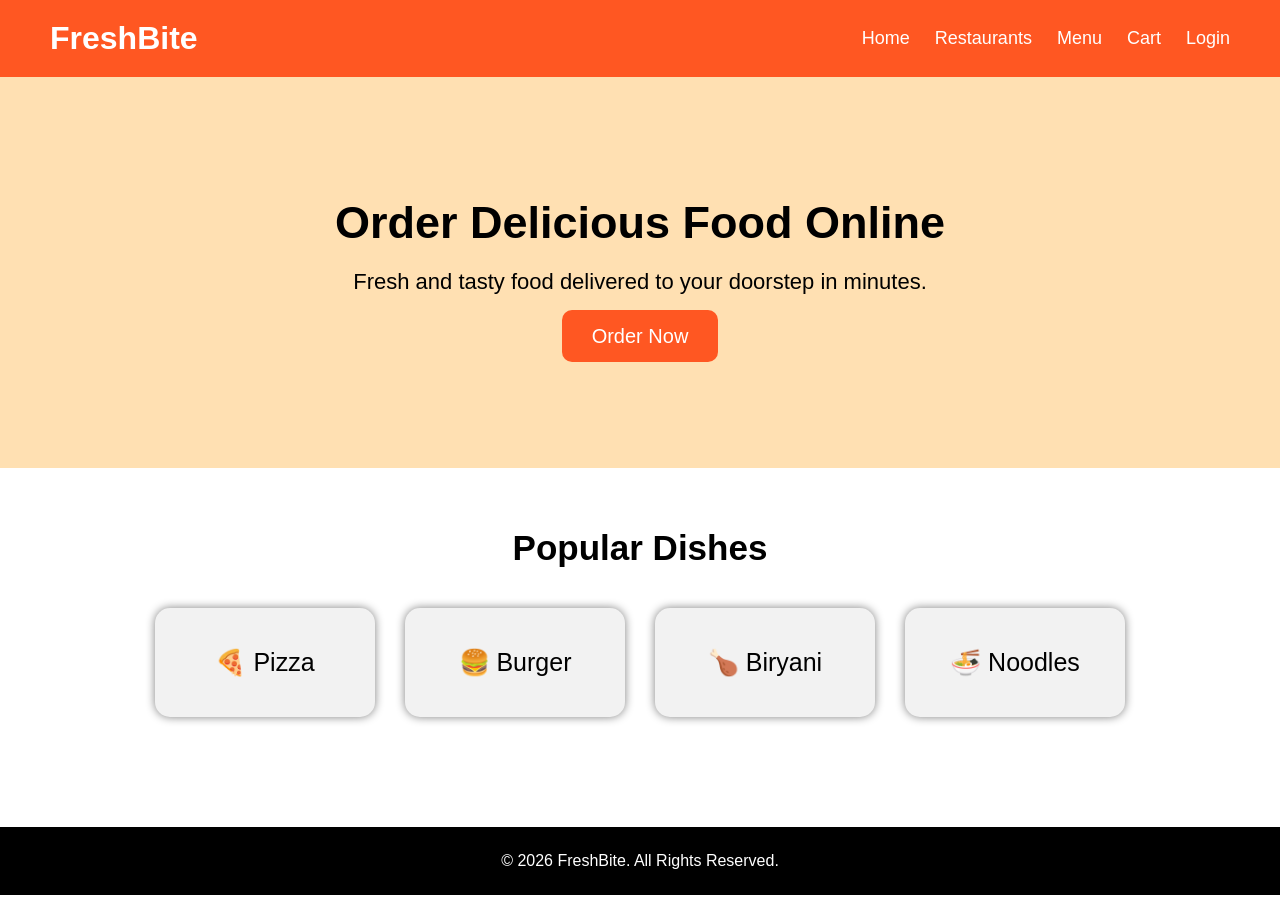
==== index.html @ ca4ad980 "Day 1 homepage completed" ====
<!DOCTYPE html>
<html lang="en">
<head>
    <meta charset="UTF-8">
    <meta name="viewport" content="width=device-width, initial-scale=1.0">
    <title>FreshBite - Online Food Ordering</title>
    <link rel="stylesheet" href="style.css">
</head>
<body>

    <!-- Navbar -->
    <header>
        <nav>
            <h1>FreshBite</h1>

            <ul>
                <li><a href="index.html">Home</a></li>
                <li><a href="restaurants.html">Restaurants</a></li>
                <li><a href="menu.html">Menu</a></li>
                <li><a href="cart.html">Cart</a></li>
                <li><a href="login.html">Login</a></li>
            </ul>
        </nav>
    </header>

    <!-- Hero Section -->
    <section class="hero">
        <h2>Order Delicious Food Online</h2>

        <p>
            Fresh and tasty food delivered to your doorstep in minutes.
        </p>

        <a href="menu.html" class="btn">
            Order Now
        </a>
    </section>

    <!-- Popular Dishes -->
    <section class="foods">

        <h2>Popular Dishes</h2>

        <div class="food-container">

            <div class="food-box">
                🍕 Pizza
            </div>

            <div class="food-box">
                🍔 Burger
            </div>

            <div class="food-box">
                🍗 Biryani
            </div>

            <div class="food-box">
                🍜 Noodles
            </div>

        </div>

    </section>

    <!-- Footer -->
    <footer>
        <p>
            © 2026 FreshBite. All Rights Reserved.
        </p>
    </footer>

</body>
</html>
---- style.css ----
*{
    margin:0;
    padding:0;
    box-sizing:border-box;
    font-family:Arial, sans-serif;
}

nav{
    background:#ff5722;
    color:white;
    display:flex;
    justify-content:space-between;
    align-items:center;
    padding:20px 50px;
}

nav h1{
    font-size:32px;
}

nav ul{
    display:flex;
    list-style:none;
}

nav ul li{
    margin-left:25px;
}

nav ul li a{
    color:white;
    text-decoration:none;
    font-size:18px;
}

.hero{
    text-align:center;
    padding:120px 20px;
    background:#ffe0b2;
}

.hero h2{
    font-size:45px;
    margin-bottom:20px;
}

.hero p{
    font-size:22px;
    margin-bottom:30px;
}

.btn{
    background:#ff5722;
    color:white;
    text-decoration:none;
    padding:15px 30px;
    border-radius:10px;
    font-size:20px;
}

.foods{
    padding:60px;
    text-align:center;
}

.foods h2{
    margin-bottom:40px;
    font-size:35px;
}

.food-container{
    display:flex;
    justify-content:center;
    flex-wrap:wrap;
    gap:30px;
}

.food-box{
    background:#f2f2f2;
    padding:40px;
    width:220px;
    border-radius:15px;
    font-size:25px;
    box-shadow:0px 0px 10px gray;
}

footer{
    background:black;
    color:white;
    text-align:center;
    padding:25px;
    margin-top:50px;
}
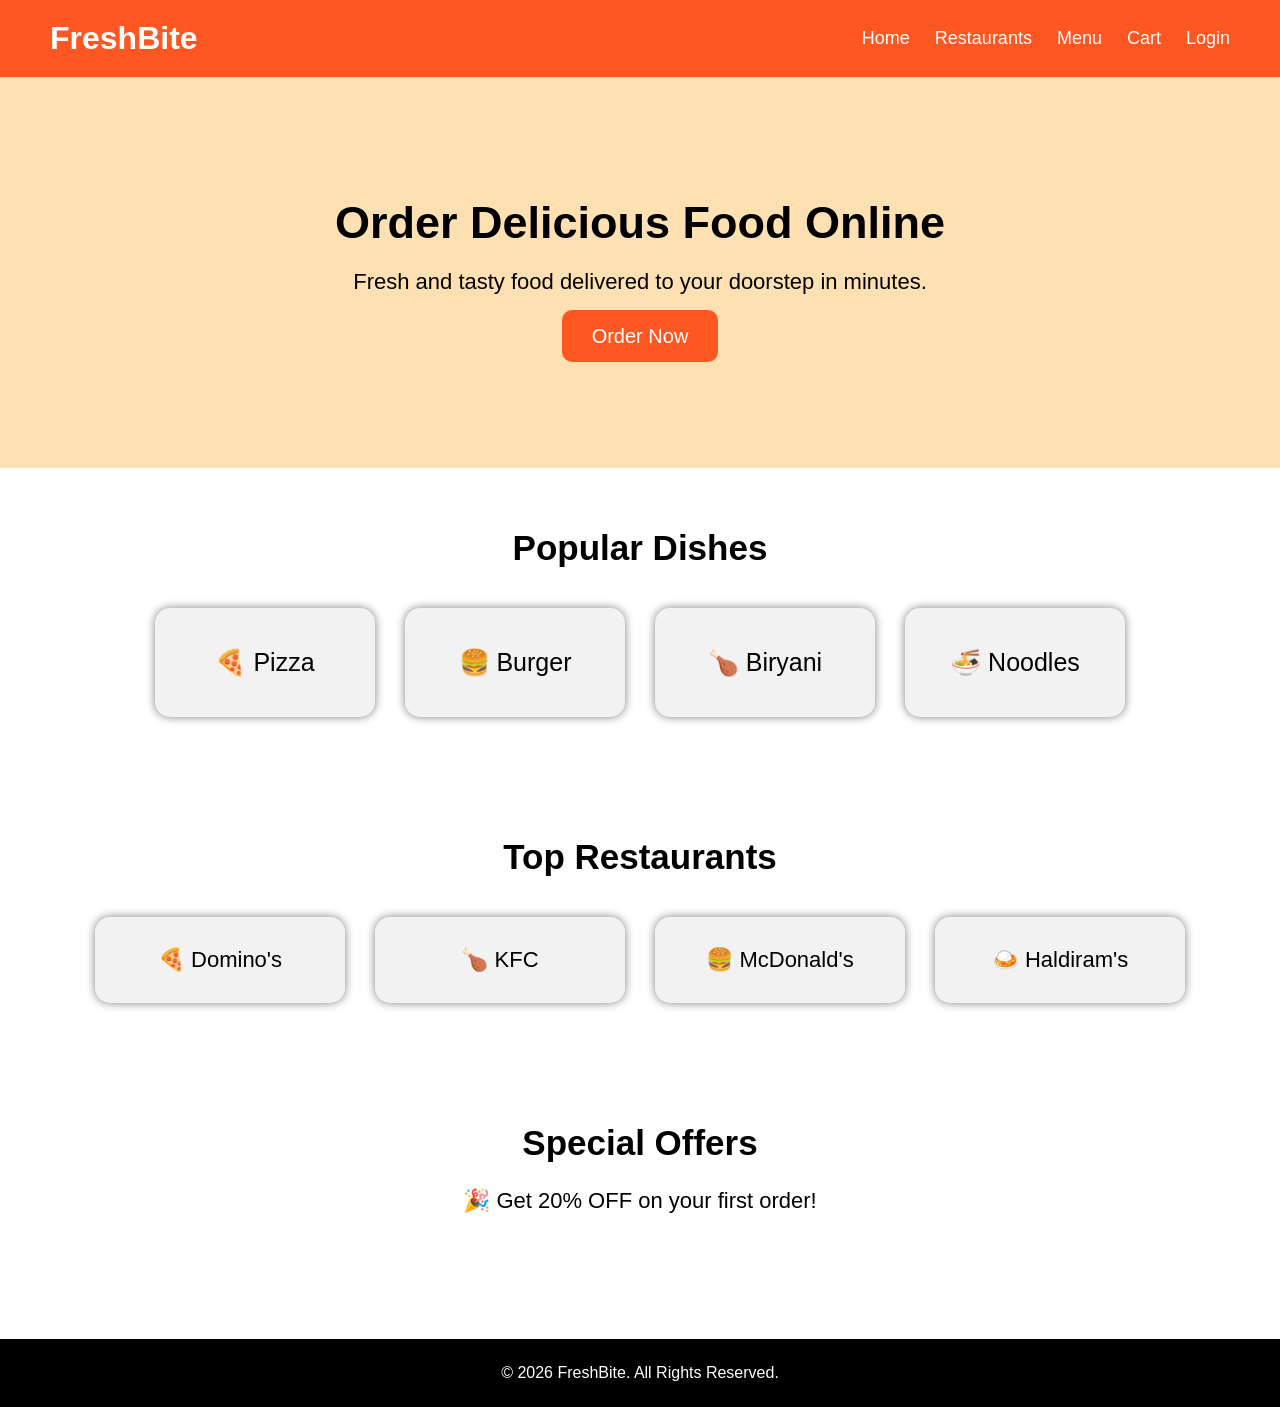
==== commit d9e2b1d3: "Completed Day 2 HTML structure" ====
--- a/index.html
+++ b/index.html
@@ -63,6 +63,42 @@
 
     </section>
 
+     <!-- Restaurants Section -->
+<section class="restaurants">
+
+    <h2>Top Restaurants</h2>
+
+    <div class="restaurant-container">
+
+        <div class="restaurant-card">
+            🍕 Domino's
+        </div>
+
+        <div class="restaurant-card">
+            🍗 KFC
+        </div>
+
+        <div class="restaurant-card">
+            🍔 McDonald's
+        </div>
+
+        <div class="restaurant-card">
+            🍛 Haldiram's
+        </div>
+
+    </div>
+
+</section>
+
+<!-- Offers Section -->
+<section class="offers">
+
+    <h2>Special Offers</h2>
+
+    <p>🎉 Get 20% OFF on your first order!</p>
+
+</section>
+
     <!-- Footer -->
     <footer>
         <p>
--- a/style.css
+++ b/style.css
@@ -4,6 +4,8 @@
     box-sizing:border-box;
     font-family:Arial, sans-serif;
 }
+
+/* Navbar */
 
 nav{
     background:#ff5722;
@@ -33,6 +35,8 @@
     font-size:18px;
 }
 
+/* Hero Section */
+
 .hero{
     text-align:center;
     padding:120px 20px;
@@ -49,14 +53,19 @@
     margin-bottom:30px;
 }
 
-.btn{
+.btn,
+.hero button{
     background:#ff5722;
     color:white;
     text-decoration:none;
     padding:15px 30px;
+    border:none;
     border-radius:10px;
     font-size:20px;
+    cursor:pointer;
 }
+
+/* Popular Foods */
 
 .foods{
     padding:60px;
@@ -84,6 +93,54 @@
     box-shadow:0px 0px 10px gray;
 }
 
+/* Restaurants */
+
+.restaurants{
+    padding:60px;
+    text-align:center;
+}
+
+.restaurants h2{
+    margin-bottom:40px;
+    font-size:35px;
+}
+
+.restaurant-container{
+    display:flex;
+    justify-content:center;
+    flex-wrap:wrap;
+    gap:30px;
+}
+
+.restaurant-card{
+    width:250px;
+    background:#f2f2f2;
+    padding:30px;
+    border-radius:15px;
+    font-size:22px;
+    text-align:center;
+    box-shadow:0px 0px 10px gray;
+}
+
+/* Offers */
+
+.offers{
+    text-align:center;
+    padding:60px;
+}
+
+.offers h2{
+    margin-bottom:25px;
+    font-size:35px;
+}
+
+.offers p{
+    margin:15px 0;
+    font-size:22px;
+}
+
+/* Footer */
+
 footer{
     background:black;
     color:white;
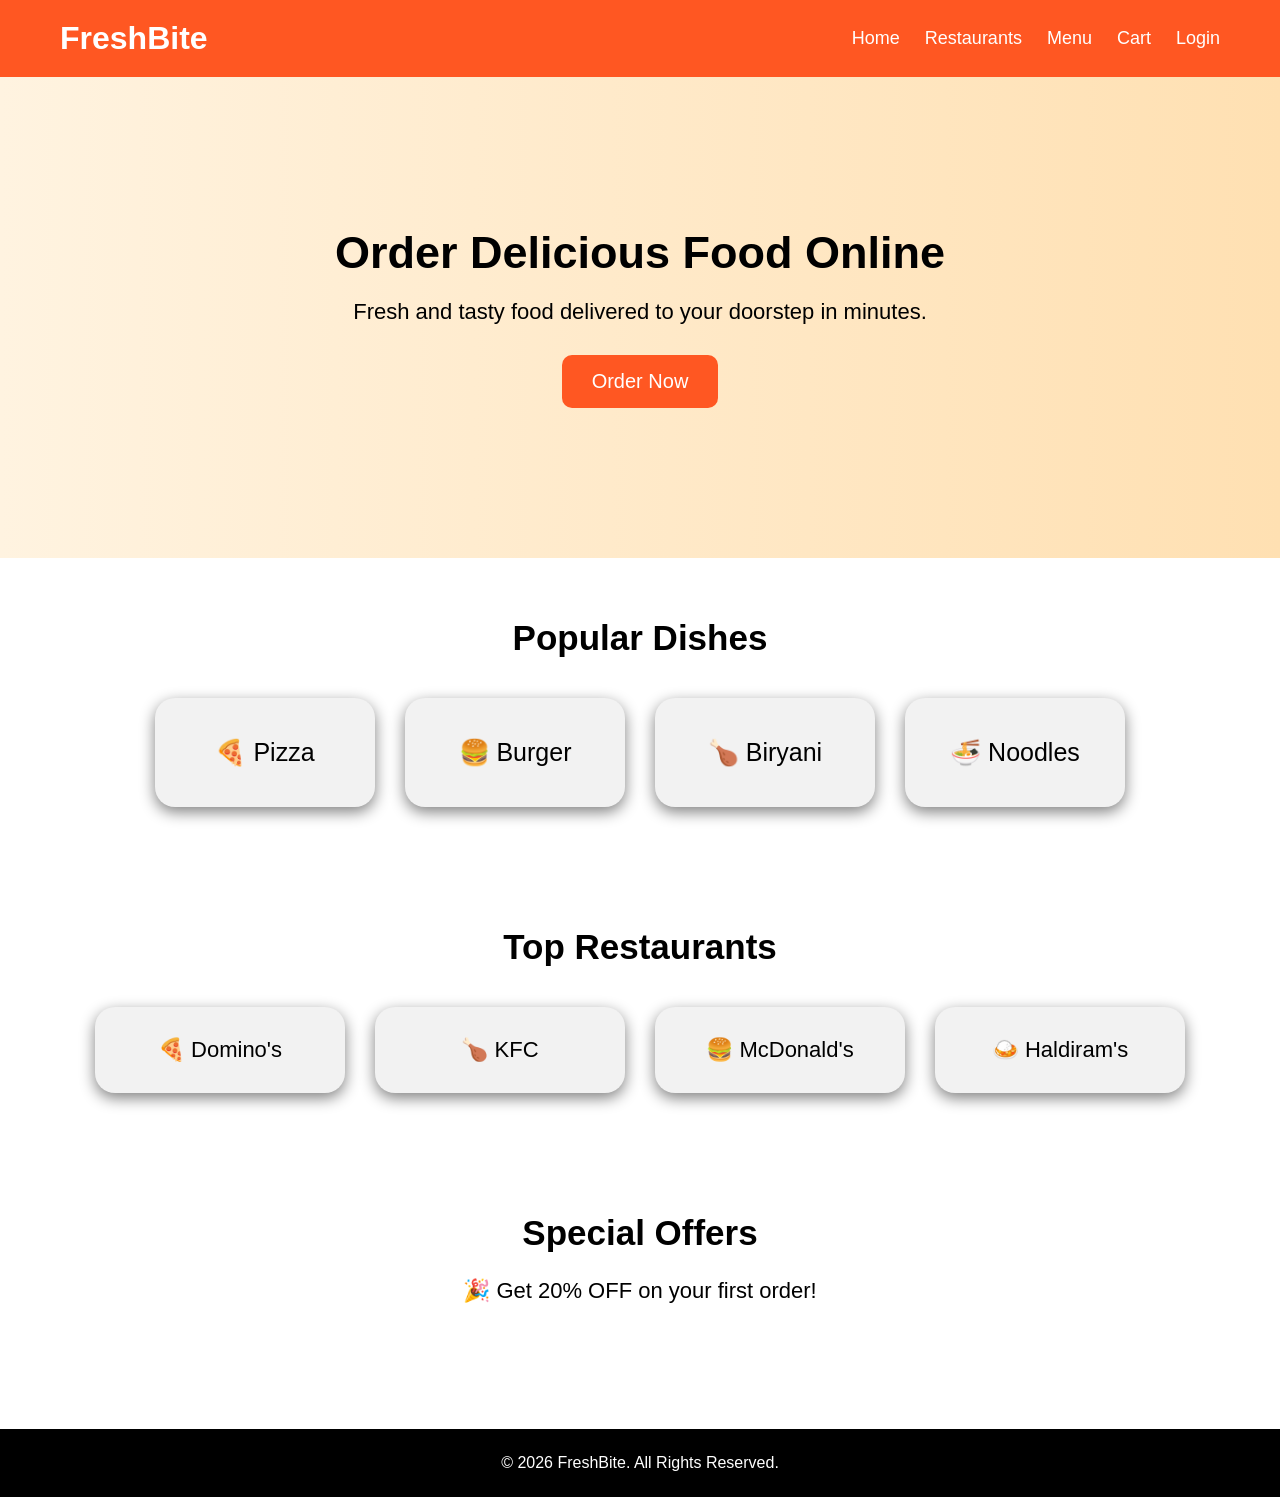
==== commit dc29575d: "Day 4 - Added responsive hamburger menu" ====
--- a/index.html
+++ b/index.html
@@ -13,6 +13,10 @@
         <nav>
             <h1>FreshBite</h1>
 
+            <div class="menu-toggle" onclick="toggleMenu()">
+             ☰
+            </div>
+            
             <ul>
                 <li><a href="index.html">Home</a></li>
                 <li><a href="restaurants.html">Restaurants</a></li>
@@ -105,6 +109,8 @@
             © 2026 FreshBite. All Rights Reserved.
         </p>
     </footer>
+ 
+<script src="script.js"></script>
 
 </body>
 </html>
--- a/style.css
+++ b/style.css
@@ -13,7 +13,8 @@
     display:flex;
     justify-content:space-between;
     align-items:center;
-    padding:20px 50px;
+    padding:20px 60px;
+    box-shadow:0px 2px 10px gray;
 }
 
 nav h1{
@@ -33,14 +34,23 @@
     color:white;
     text-decoration:none;
     font-size:18px;
+    transition:0.3s;
+}
+
+nav ul li a:hover{
+    color:#ffe0b2;
 }
 
 /* Hero Section */
 
 .hero{
     text-align:center;
-    padding:120px 20px;
-    background:#ffe0b2;
+    padding:150px 20px;
+    background:linear-gradient(
+        to right,
+        #fff3e0,
+        #ffe0b2
+    );
 }
 
 .hero h2{
@@ -53,16 +63,21 @@
     margin-bottom:30px;
 }
 
-.btn,
-.hero button{
+/* Button */
+
+.btn{
     background:#ff5722;
     color:white;
     text-decoration:none;
     padding:15px 30px;
-    border:none;
     border-radius:10px;
     font-size:20px;
-    cursor:pointer;
+    display:inline-block;
+    transition:0.3s;
+}
+
+.btn:hover{
+    background:#e64a19;
 }
 
 /* Popular Foods */
@@ -88,9 +103,10 @@
     background:#f2f2f2;
     padding:40px;
     width:220px;
-    border-radius:15px;
+    border-radius:20px;
     font-size:25px;
-    box-shadow:0px 0px 10px gray;
+    box-shadow:0px 5px 15px gray;
+    transition:0.3s;
 }
 
 /* Restaurants */
@@ -116,10 +132,11 @@
     width:250px;
     background:#f2f2f2;
     padding:30px;
-    border-radius:15px;
+    border-radius:20px;
     font-size:22px;
     text-align:center;
-    box-shadow:0px 0px 10px gray;
+    box-shadow:0px 5px 15px gray;
+    transition:0.3s;
 }
 
 /* Offers */
@@ -147,4 +164,95 @@
     text-align:center;
     padding:25px;
     margin-top:50px;
+}
+
+/* Hover Effects */
+
+.food-box:hover,
+.restaurant-card:hover{
+    transform:scale(1.05);
+    cursor:pointer;
+}
+
+.food-box button{
+    margin-top:15px;
+    padding:10px 20px;
+    background:#ff5722;
+    color:white;
+    border:none;
+    border-radius:10px;
+    cursor:pointer;
+    font-size:16px;
+}
+
+.food-box button:hover{
+    background:#e64a19;
+}
+
+/* Responsive Design */
+
+.menu-toggle{
+    display: none;
+    font-size: 30px;
+    cursor: pointer;
+    color: white;
+}
+
+@media (max-width:768px){
+
+    nav{
+        flex-direction:column;
+        padding:20px;
+    }
+
+    nav h1{
+        margin-bottom:15px;
+    }
+
+    .menu-toggle{
+        display: block;
+    }
+
+    nav ul{
+        display: none;
+        flex-direction: column;
+        align-items: center;
+    }
+
+    nav ul.active{
+        display: flex;
+    }
+
+    nav ul li{
+        margin:10px 0;
+    }
+
+    .hero{
+        padding:80px 20px;
+    }
+
+    .hero h2{
+        font-size:32px;
+    }
+
+    .hero p{
+        font-size:18px;
+    }
+
+    .food-container,
+    .restaurant-container{
+        flex-direction:column;
+        align-items:center;
+    }
+
+    .food-box,
+    .restaurant-card{
+        width:90%;
+    }
+
+    .foods,
+    .restaurants,
+    .offers{
+        padding:30px 20px;
+    }
 }
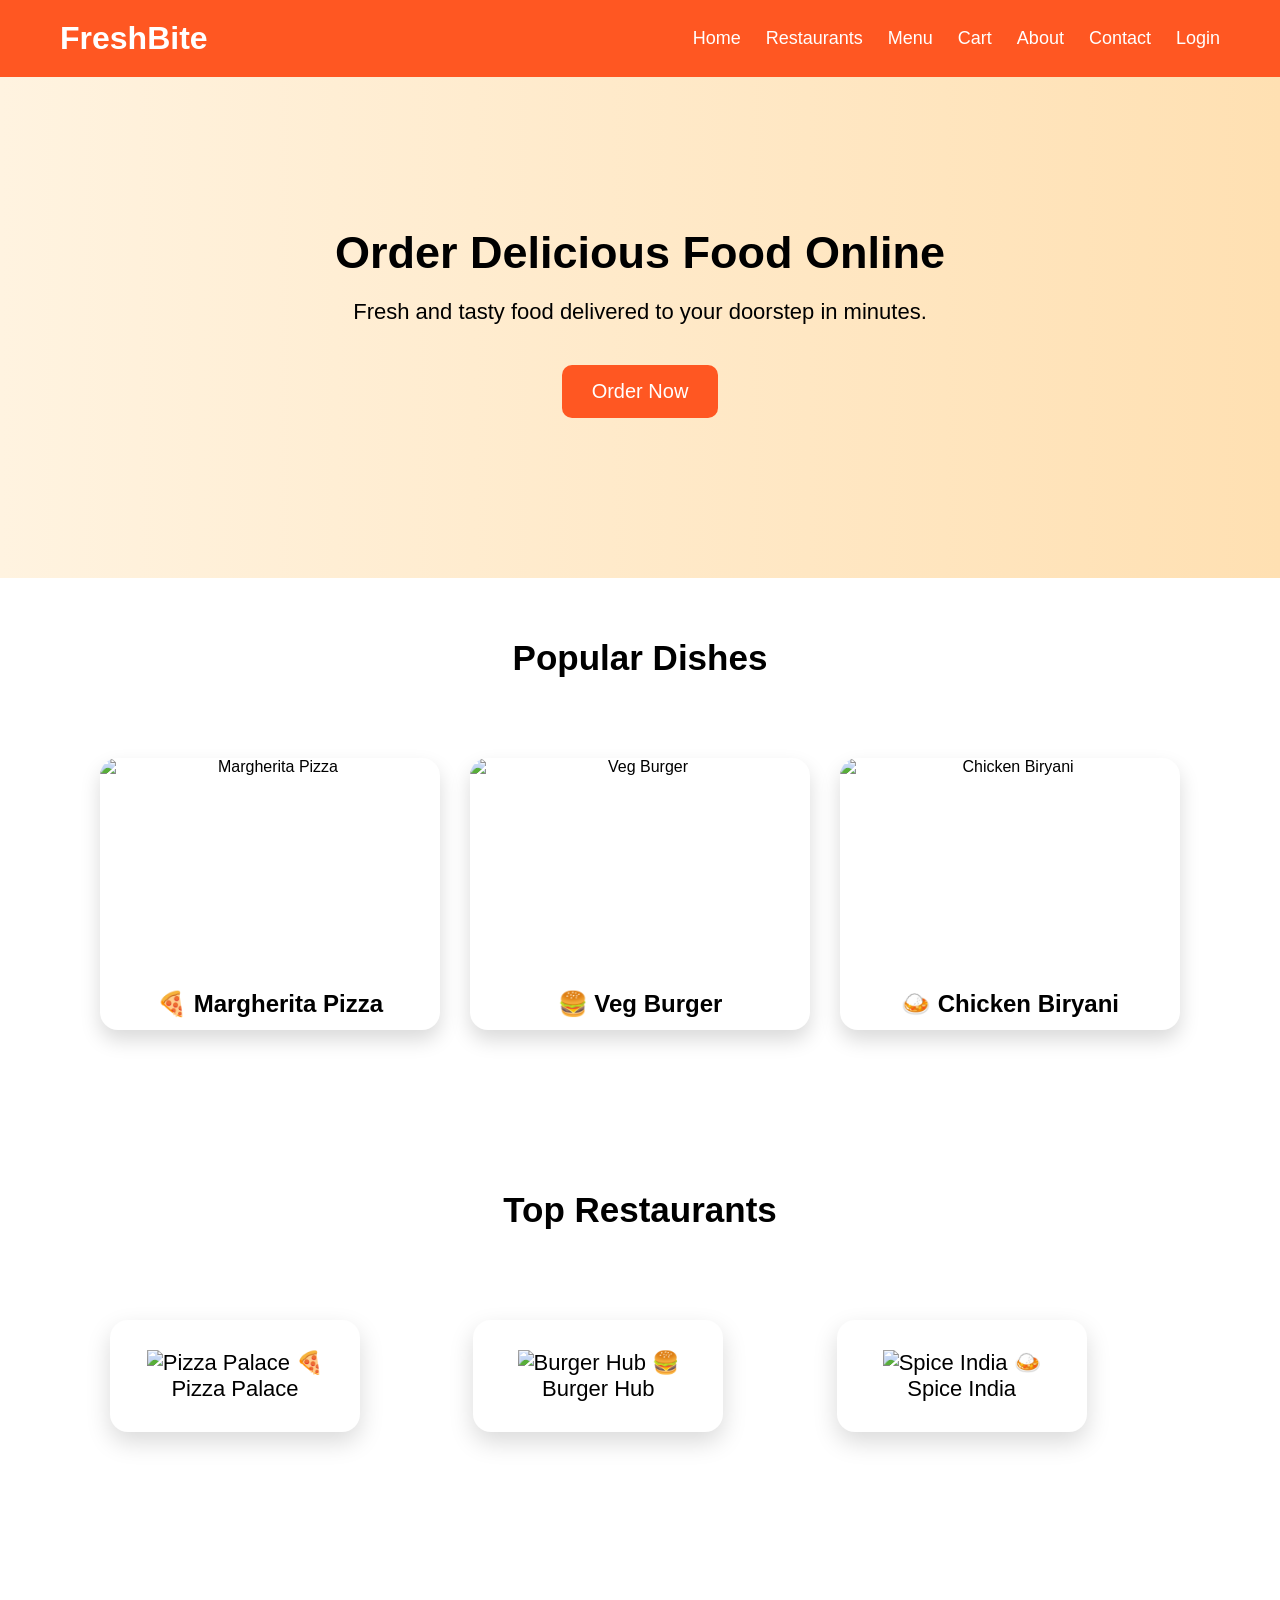
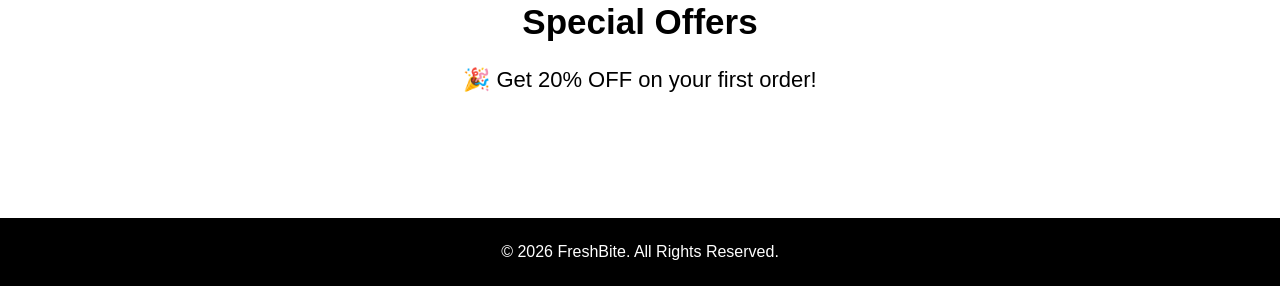
==== commit ade0e86b: "Applied final UI refinements and project enhancements" ====
--- a/index.html
+++ b/index.html
@@ -17,13 +17,16 @@
              ☰
             </div>
             
-            <ul>
-                <li><a href="index.html">Home</a></li>
-                <li><a href="restaurants.html">Restaurants</a></li>
-                <li><a href="menu.html">Menu</a></li>
-                <li><a href="cart.html">Cart</a></li>
-                <li><a href="login.html">Login</a></li>
-            </ul>
+        <ul>
+    <li><a href="index.html">Home</a></li>
+    <li><a href="restaurants.html">Restaurants</a></li>
+    <li><a href="menu.html">Menu</a></li>
+    <li><a href="cart.html">Cart</a></li>
+    <li><a href="about.html">About</a></li>
+    <li><a href="contact.html">Contact</a></li>
+    <li><a href="login.html">Login</a></li>
+        </ul>
+
         </nav>
     </header>
 
@@ -41,33 +44,36 @@
     </section>
 
     <!-- Popular Dishes -->
-    <section class="foods">
+<section class="foods">
 
-        <h2>Popular Dishes</h2>
+    <h2>Popular Dishes</h2>
 
-        <div class="food-container">
+    <div class="food-container">
 
-            <div class="food-box">
-                🍕 Pizza
-            </div>
-
-            <div class="food-box">
-                🍔 Burger
-            </div>
-
-            <div class="food-box">
-                🍗 Biryani
-            </div>
-
-            <div class="food-box">
-                🍜 Noodles
-            </div>
-
+        <div class="food-box">
+            <img src="https://images.unsplash.com/photo-1513104890138-7c749659a591?w=600"
+                    alt="Margherita Pizza">
+            <h3>🍕 Margherita Pizza</h3>
         </div>
 
-    </section>
+        <div class="food-box">
+            <img src="https://images.unsplash.com/photo-1568901346375-23c9450c58cd?w=600"
+                    alt="Veg Burger">
+            <h3>🍔 Veg Burger</h3>
+        </div>
 
-     <!-- Restaurants Section -->
+        <div class="food-box">
+           <img src="https://images.unsplash.com/photo-1631515243349-e0cb75fb8d3a?w=600&auto=format&fit=crop&q=80"
+     alt="Chicken Biryani">
+            <h3>🍛 Chicken Biryani</h3>
+        </div>
+
+    </div>
+
+</section>
+
+
+<!-- Top Restaurants -->
 <section class="restaurants">
 
     <h2>Top Restaurants</h2>
@@ -75,19 +81,18 @@
     <div class="restaurant-container">
 
         <div class="restaurant-card">
-            🍕 Domino's
+        <img src="https://images.unsplash.com/photo-1517248135467-4c7edcad34c4?w=800" alt="Pizza Palace">
+        🍕 Pizza Palace
         </div>
 
         <div class="restaurant-card">
-            🍗 KFC
+        <img src="https://images.unsplash.com/photo-1552566626-52f8b828add9?w=800" alt="Burger Hub">
+         🍔 Burger Hub
         </div>
 
         <div class="restaurant-card">
-            🍔 McDonald's
-        </div>
-
-        <div class="restaurant-card">
-            🍛 Haldiram's
+        <img src="https://images.unsplash.com/photo-1540189549336-e6e99c3679fe?w=800" alt="Spice India">
+        🍛 Spice India
         </div>
 
     </div>
--- a/style.css
+++ b/style.css
@@ -93,20 +93,20 @@
 }
 
 .food-container{
+    display:grid;
+    grid-template-columns:repeat(auto-fit,minmax(300px,1fr));
+    gap:30px;
+    padding:40px;
+}
+
+.food-box{
+    background:white;
+    border-radius:18px;
+    overflow:hidden;
+    box-shadow:0 10px 20px rgba(0,0,0,.15);
+    transition:.3s;
     display:flex;
-    justify-content:center;
-    flex-wrap:wrap;
-    gap:30px;
-}
-
-.food-box{
-    background:#f2f2f2;
-    padding:40px;
-    width:220px;
-    border-radius:20px;
-    font-size:25px;
-    box-shadow:0px 5px 15px gray;
-    transition:0.3s;
+    flex-direction:column;
 }
 
 /* Restaurants */
@@ -175,14 +175,15 @@
 }
 
 .food-box button{
-    margin-top:15px;
-    padding:10px 20px;
-    background:#ff5722;
+    margin:15px;
+    padding:12px;
+    width:calc(100% - 30px);
+    background:#ff6b35;
     color:white;
     border:none;
-    border-radius:10px;
+    border-radius:8px;
+    font-size:16px;
     cursor:pointer;
-    font-size:16px;
 }
 
 .food-box button:hover{
@@ -255,4 +256,282 @@
     .offers{
         padding:30px 20px;
     }
+}
+
+html{
+    scroll-behavior: smooth;
+}
+
+/* Login Page */
+
+.login-section{
+    display:flex;
+    justify-content:center;
+    align-items:center;
+    min-height:80vh;
+    background:#fff5f0;
+}
+
+.login-box{
+    background:white;
+    width:350px;
+    padding:40px;
+    border-radius:15px;
+    box-shadow:0 8px 20px rgba(0,0,0,0.15);
+    text-align:center;
+}
+
+.login-box h2{
+    color:#ff5722;
+    margin-bottom:25px;
+}
+
+.login-box input{
+    width:100%;
+    padding:12px;
+    margin:12px 0;
+    border:1px solid #ccc;
+    border-radius:8px;
+    font-size:16px;
+}
+
+.login-box button{
+    width:100%;
+    padding:12px;
+    background:#ff5722;
+    color:white;
+    border:none;
+    border-radius:8px;
+    font-size:18px;
+    cursor:pointer;
+    transition:.3s;
+}
+
+.login-box button:hover{
+    background:#e64a19;
+}
+
+.login-header{
+    background:#ff5722;
+    color:white;
+    padding:15px 30px;
+}
+
+.login-header h1{
+    margin:0;
+    font-size:32px;
+}
+
+/* ===== RESTAURANTS PAGE ===== */
+
+.restaurant-hero{
+    background:linear-gradient(135deg,#ff6b35,#ff914d);
+    color:white;
+    text-align:center;
+    padding:60px 20px;
+}
+
+.restaurant-hero h1{
+    font-size:42px;
+    margin-bottom:10px;
+}
+
+.restaurant-hero p{
+    font-size:18px;
+    margin-bottom:25px;
+}
+
+#searchRestaurant{
+    width:60%;
+    max-width:500px;
+    padding:12px;
+    border:none;
+    border-radius:30px;
+    font-size:16px;
+    margin-bottom:20px;
+}
+
+.filter-buttons{
+    display:flex;
+    justify-content:center;
+    gap:10px;
+    flex-wrap:wrap;
+}
+
+.filter-btn{
+    padding:10px 18px;
+    border:none;
+    border-radius:25px;
+    background:#fff;
+    color:#ff6b35;
+    cursor:pointer;
+    font-weight:bold;
+}
+
+.filter-btn:hover{
+    background:#222;
+    color:white;
+}
+
+.restaurant-container{
+    display:grid;
+    grid-template-columns:repeat(auto-fit,minmax(320px,1fr));
+    gap:30px;
+    padding:50px;
+}
+
+.restaurant-card{
+    background:white;
+    border-radius:18px;
+    overflow:hidden;
+    box-shadow:0 10px 25px rgba(0,0,0,.15);
+    transition:.3s;
+}
+
+.restaurant-card:hover{
+    transform:translateY(-10px);
+}
+
+.restaurant-card img{
+    width:100%;
+    height:230px;
+    object-fit:cover;
+}
+
+.restaurant-info{
+    padding:20px;
+}
+
+.restaurant-info h2{
+    margin-bottom:10px;
+}
+
+.restaurant-info p{
+    margin:8px 0;
+}
+
+.restaurant-info button{
+    margin-top:15px;
+    width:100%;
+    padding:12px;
+    border:none;
+    border-radius:8px;
+    background:#ff6b35;
+    color:white;
+    font-size:16px;
+    cursor:pointer;
+}
+
+.restaurant-info button:hover{
+    background:#e85b28;
+}
+
+.food-box img{
+    width:100%;
+    height:220px;
+    object-fit:cover;
+}
+
+.food-box h3{
+    margin:12px;
+    font-size:24px;
+}
+
+.food-box h4{
+    margin:0 12px;
+    color:#ff6b35;
+}
+
+.food-box p{
+    margin:8px 12px;
+    line-height:1.5;
+}
+
+.veg,
+.nonveg{
+    display:inline-block;
+    width:max-content;
+    margin:12px;
+    padding:5px 12px;
+    border-radius:20px;
+    color:white;
+    font-size:13px;
+}
+
+.veg{
+    background:green;
+}
+
+.nonveg{
+    background:red;
+}
+
+/* Menu Hero */
+
+.menu-hero{
+    background: linear-gradient(135deg,#ff6b35,#ff914d);
+    color: white;
+    text-align: center;
+    padding: 40px 20px;
+}
+
+.menu-hero h1{
+    font-size: 48px;
+    margin-bottom: 15px;
+}
+
+.menu-hero p{
+    font-size: 20px;
+    color: white;
+}
+
+#cart-items + br + .btn{
+    margin-right: 10px;
+}
+
+.foods{
+    text-align: center;
+}
+
+.btn{
+    margin: 10px 5px;
+}
+
+/* Cart page buttons */
+.foods .btn{
+    display: inline-block;
+    width: 180px;
+    padding: 10px 18px;
+    margin: 10px 8px;
+    font-size: 16px;
+    border-radius: 8px;
+    text-align: center;
+}
+
+/* Small quantity buttons */
+.food-box button {
+    width: 30px;
+    height: 30px;
+    padding: 0;
+    font-size: 18px;
+    font-weight: bold;
+    border-radius: 5px;
+    margin: 0 5px;
+    cursor: pointer;
+}
+
+input,
+textarea,
+select{
+    width:100%;
+    padding:12px;
+    margin:8px 0;
+    border:1px solid #ccc;
+    border-radius:8px;
+    font-size:16px;
+    box-sizing:border-box;
+}
+
+textarea{
+    resize:none;
 }
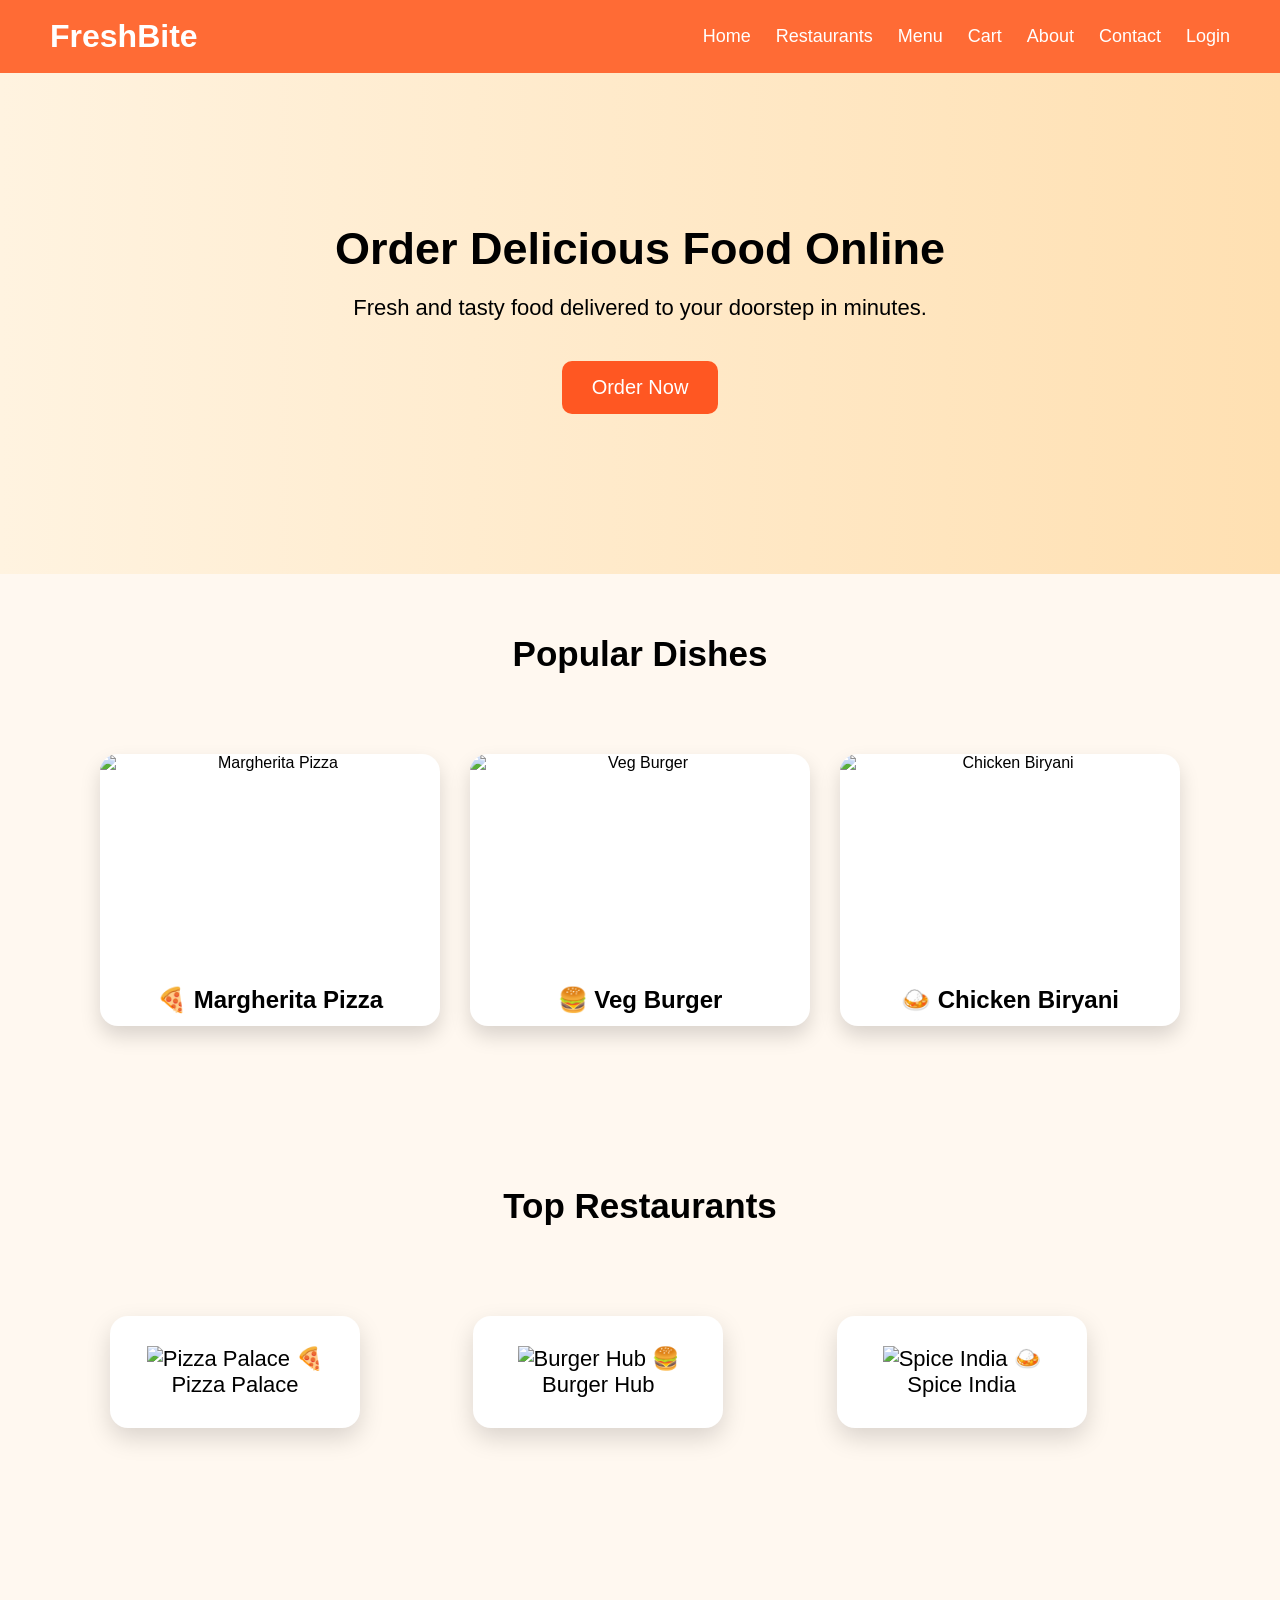
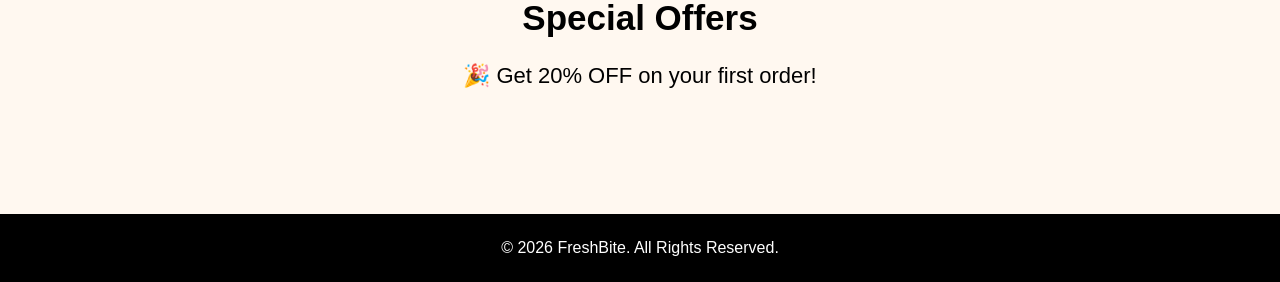
==== commit b3001cf1: "Final project completed with all required features" ====
--- a/index.html
+++ b/index.html
@@ -24,7 +24,9 @@
     <li><a href="cart.html">Cart</a></li>
     <li><a href="about.html">About</a></li>
     <li><a href="contact.html">Contact</a></li>
-    <li><a href="login.html">Login</a></li>
+    <li id="loginLink"><a href="login.html">Login</a></li>
+    <li id="accountLink" style="display:none;">
+    <a href="account.html">Account</a></li>
         </ul>
 
         </nav>
@@ -116,6 +118,12 @@
     </footer>
  
 <script src="script.js"></script>
+<script>
+if(localStorage.getItem("loggedIn") === "true"){
+    document.getElementById("loginLink").style.display = "none";
+    document.getElementById("accountLink").style.display = "inline-block";
+}
+</script>
 
 </body>
 </html>
--- a/style.css
+++ b/style.css
@@ -174,19 +174,22 @@
     cursor:pointer;
 }
 
-.food-box button{
-    margin:15px;
+.add-cart-btn{
+    display:block;
+    width:80%;
+    margin:20px auto;
     padding:12px;
-    width:calc(100% - 30px);
     background:#ff6b35;
     color:white;
     border:none;
     border-radius:8px;
     font-size:16px;
+    font-weight:bold;
     cursor:pointer;
-}
-
-.food-box button:hover{
+    transition:0.3s;
+}
+
+.add-cart-btn:hover{
     background:#e64a19;
 }
 
@@ -506,18 +509,6 @@
     font-size: 16px;
     border-radius: 8px;
     text-align: center;
-}
-
-/* Small quantity buttons */
-.food-box button {
-    width: 30px;
-    height: 30px;
-    padding: 0;
-    font-size: 18px;
-    font-weight: bold;
-    border-radius: 5px;
-    margin: 0 5px;
-    cursor: pointer;
 }
 
 input,
@@ -534,4 +525,301 @@
 
 textarea{
     resize:none;
+}
+
+/* ===== Order Tracking ===== */
+
+.tracking-list{
+    list-style:none;
+    padding:0;
+    margin:20px 0;
+}
+
+.tracking-list li{
+    background:#f8f8f8;
+    padding:15px;
+    margin:12px 0;
+    border-left:6px solid #ccc;
+    border-radius:8px;
+    font-size:18px;
+}
+
+.tracking-list li.completed{
+    border-left:6px solid #28a745;
+    background:#eafaf1;
+}
+
+.progress{
+    width:100%;
+    height:12px;
+    background:#ddd;
+    border-radius:20px;
+    overflow:hidden;
+    margin:20px 0;
+}
+
+.progress-fill{
+    width:50%;
+    height:100%;
+    background:#ff6b35;
+}
+
+.form-container h3{
+    margin-top:20px;
+}
+
+/* Cart + and - buttons */
+
+.quantity-controls button{
+    width:35px;
+    height:35px;
+    padding:0;
+    margin:0 5px;
+    font-size:20px;
+    font-weight:bold;
+    border:none;
+    border-radius:6px;
+    background:#ff6b35;
+    color:white;
+    cursor:pointer;
+}
+
+#cart-items button:hover{
+    background:#e64a19;
+}
+
+/* Cart Layout */
+
+.cart-item{
+    padding:20px;
+    text-align:center;
+}
+
+.quantity-controls{
+    display:flex;
+    justify-content:center;
+    align-items:center;
+    gap:12px;
+    margin:15px 0;
+}
+
+.quantity-controls button{
+    width:35px;
+    height:35px;
+    border:none;
+    border-radius:6px;
+    background:#ff6b35;
+    color:white;
+    font-size:20px;
+    font-weight:bold;
+    cursor:pointer;
+}
+
+.quantity-controls span{
+    font-size:20px;
+    font-weight:bold;
+    min-width:30px;
+    text-align:center;
+}
+
+.remove-btn{
+    margin-top:15px;
+    padding:10px 20px;
+    background:#dc3545;
+    color:white;
+    border:none;
+    border-radius:6px;
+    cursor:pointer;
+    font-size:15px;
+    font-weight:bold;
+}
+
+.remove-btn:hover{
+    background:#b02a37;
+}
+
+/* Account Page */
+
+.container{
+    max-width:900px;
+    margin:40px auto;
+    background:#fff;
+    padding:30px;
+    border-radius:12px;
+    box-shadow:0 5px 15px rgba(0,0,0,0.15);
+}
+
+.container h1{
+    color:#ff6b35;
+    font-size:40px;
+    text-align:center;
+    margin-bottom:30px;
+}
+
+.container h2{
+    color:#2d1b12;
+    margin-top:25px;
+    margin-bottom:10px;
+    border-left:5px solid #ff6b35;
+    padding-left:10px;
+}
+
+.container p{
+    font-size:18px;
+    margin:8px 0;
+    color:#444;
+}
+
+.container ul{
+    list-style:none;
+    padding-left:0;
+}
+
+.container ul li{
+    background:#fff8f0;
+    margin:10px 0;
+    padding:12px 15px;
+    border-radius:8px;
+    border-left:5px solid #ff6b35;
+    font-size:18px;
+    transition:0.3s;
+}
+
+.container ul li:hover{
+    background:#ffe6d5;
+    transform:translateX(5px);
+}
+
+hr{
+    margin:25px 0;
+    border:none;
+    border-top:2px solid #eee;
+}
+
+nav{
+    background:#ff6b35;
+    padding:18px 50px;
+}
+
+nav h2{
+    color:white;
+    margin:0;
+    font-size:32px;
+}
+
+body{
+    background:#fff8f0;
+    font-family:Arial, sans-serif;
+}
+
+@media(max-width:768px){
+
+.container{
+    width:90%;
+    padding:20px;
+}
+
+.container h1{
+    font-size:30px;
+}
+
+.container h2{
+    font-size:24px;
+}
+
+.container p,
+.container li{
+    font-size:16px;
+}
+
+nav{
+    padding:15px 20px;
+}
+
+nav h2{
+    font-size:28px;
+}
+
+}
+
+.about-container{
+    max-width:900px;
+    margin:40px auto;
+    background:#fff;
+    padding:30px;
+    border-radius:12px;
+    box-shadow:0 5px 15px rgba(0,0,0,0.1);
+}
+
+.about-container h1{
+    text-align:center;
+    color:#ff5722;
+    margin-bottom:20px;
+}
+
+.about-text{
+    text-align:center;
+    line-height:1.8;
+    color:#555;
+}
+
+.about-container h2{
+    color:#333;
+    margin:25px 0 15px;
+}
+
+.team-card{
+    background:#fff5f2;
+    padding:15px;
+    margin:15px 0;
+    border-left:5px solid #ff5722;
+    border-radius:8px;
+}
+
+.team-card h3{
+    color:#ff5722;
+}
+
+.team-card p{
+    color:#555;
+}
+
+.award-list{
+    list-style:none;
+    padding:0;
+}
+
+.award-list li{
+    background:#fff5f2;
+    margin:12px 0;
+    padding:15px;
+    border-left:5px solid #ff5722;
+    border-radius:8px;
+}
+
+hr{
+    margin:30px 0;
+    border:1px solid #eee;
+}
+
+.contact-info{
+    max-width:700px;
+    margin:40px auto;
+    background:#fff;
+    padding:30px;
+    border-radius:12px;
+    box-shadow:0 5px 15px rgba(0,0,0,0.1);
+}
+
+.contact-info h2{
+    color:#ff5722;
+    margin-bottom:20px;
+    text-align:center;
+}
+
+.contact-info p{
+    font-size:18px;
+    line-height:1.8;
+    color:#444;
+    margin-bottom:20px;
 }
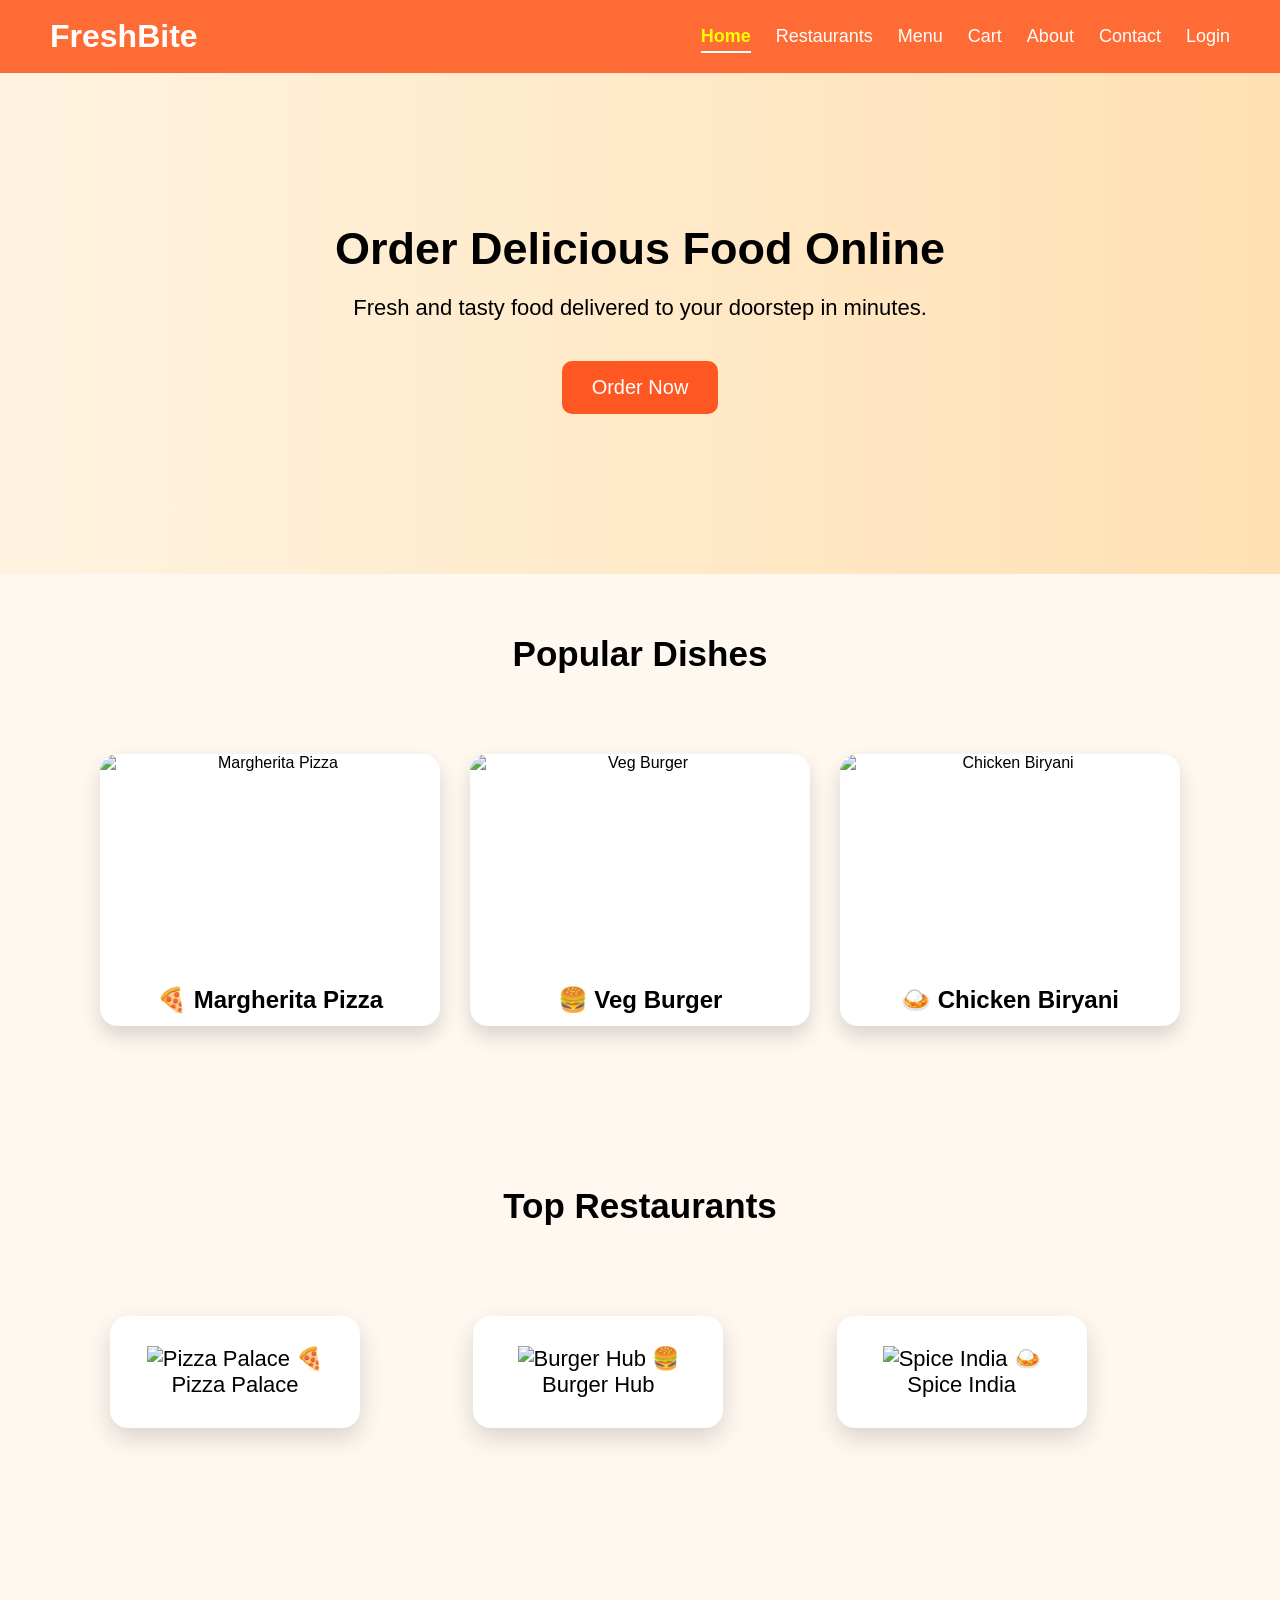
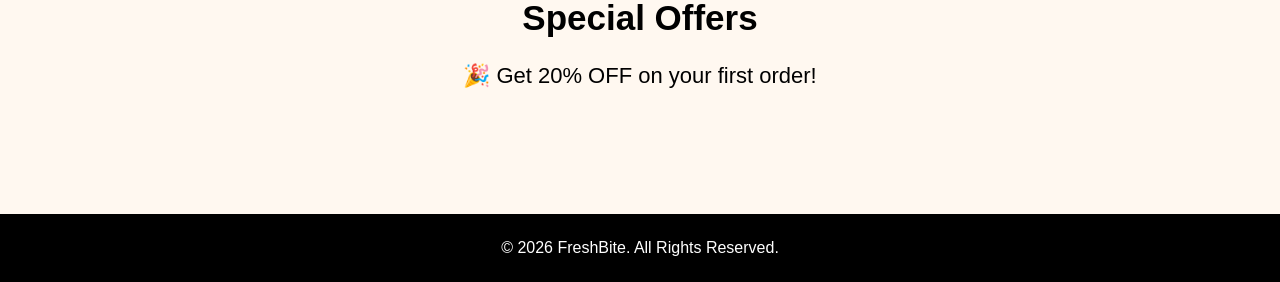
==== commit 51811078: "Final FreshBite Project (Done all testing)" ====
--- a/index.html
+++ b/index.html
@@ -18,7 +18,7 @@
             </div>
             
         <ul>
-    <li><a href="index.html">Home</a></li>
+    <li><a href="index.html" class = "active">Home</a></li>
     <li><a href="restaurants.html">Restaurants</a></li>
     <li><a href="menu.html">Menu</a></li>
     <li><a href="cart.html">Cart</a></li>
@@ -119,11 +119,16 @@
  
 <script src="script.js"></script>
 <script>
-if(localStorage.getItem("loggedIn") === "true"){
-    document.getElementById("loginLink").style.display = "none";
-    document.getElementById("accountLink").style.display = "inline-block";
+const loginLink = document.getElementById("loginLink");
+const accountLink = document.getElementById("accountLink");
+
+if (localStorage.getItem("loggedIn") === "true") {
+    loginLink.style.display = "none";
+    accountLink.style.display = "inline-block";
+} else {
+    loginLink.style.display = "inline-block";
+    accountLink.style.display = "none";
 }
 </script>
-
 </body>
 </html>
--- a/style.css
+++ b/style.css
@@ -822,4 +822,34 @@
     line-height:1.8;
     color:#444;
     margin-bottom:20px;
+}
+
+html{
+    scroll-behavior: smooth;
+}
+
+/* Restaurant Cards */
+.restaurant-card:hover{
+    transform: translateY(-8px);
+    transition: 0.3s ease;
+    box-shadow: 0 10px 20px rgba(0,0,0,0.2);
+}
+
+/* Food Cards */
+.food-card:hover{
+    transform: translateY(-8px);
+    transition: 0.3s ease;
+    box-shadow: 0 10px 20px rgba(0,0,0,0.2);
+}
+
+/* Buttons */
+button:hover{
+    transform: scale(1.05);
+    transition: 0.3s ease;
+}
+.active{
+    color: yellow !important;
+    font-weight:bold;
+    border-bottom:2px solid white;
+    padding-bottom:5px;
 }
